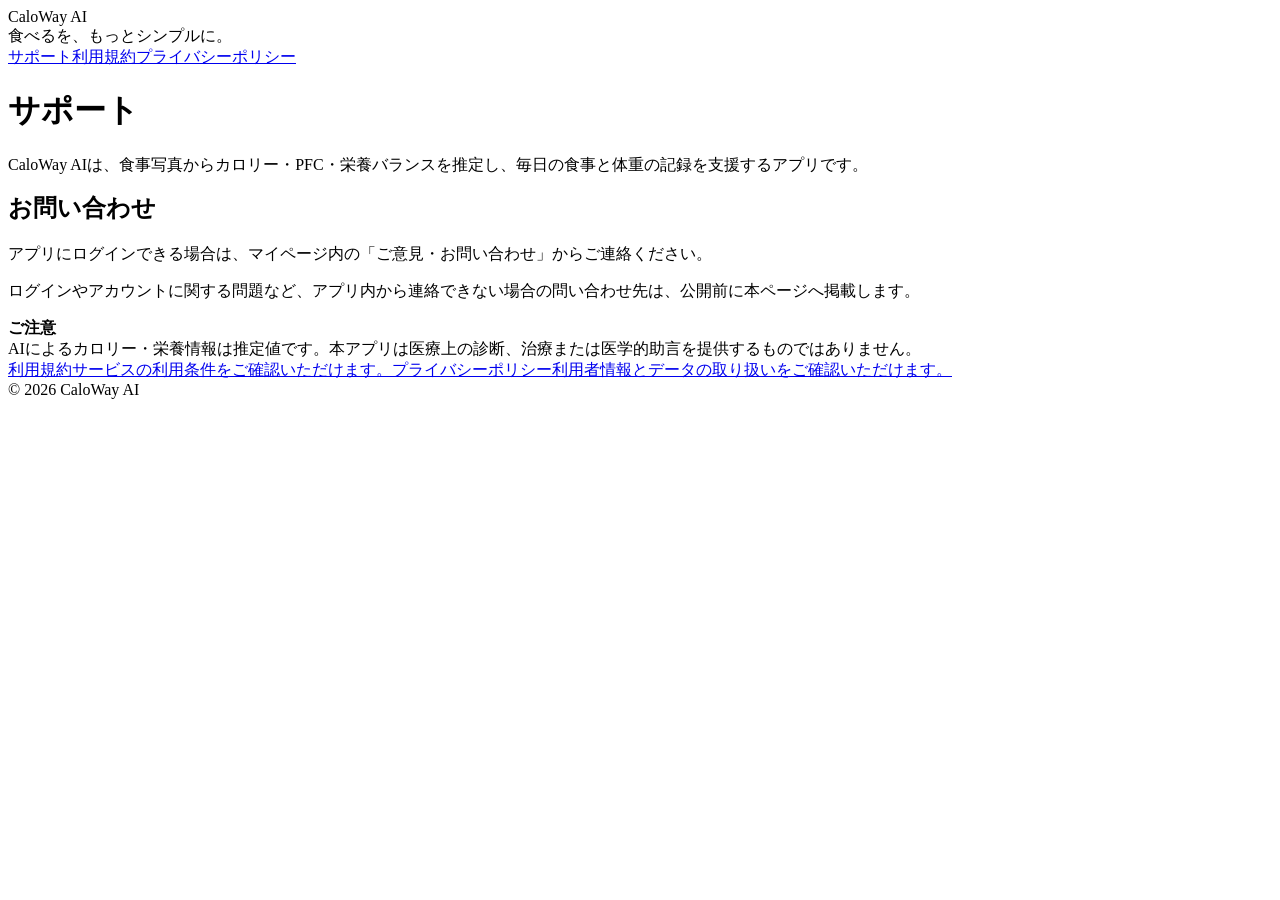
==== index.html @ 7e9e79d5 "Add index.html for CaloWay AI support site" ====
<!doctype html><html lang="ja"><head><meta charset="utf-8"><meta name="viewport" content="width=device-width,initial-scale=1"><meta name="theme-color" content="#fffdf7"><title>サポート | CaloWay AI</title><link rel="stylesheet" href="./styles.css"></head><body><main class="wrap"><header><div class="brand">CaloWay AI</div><div class="tagline">食べるを、もっとシンプルに。</div><nav class="nav"><a href="./index.html">サポート</a><a href="./terms.html">利用規約</a><a href="./privacy.html">プライバシーポリシー</a></nav></header><h1>サポート</h1><p>CaloWay AIは、食事写真からカロリー・PFC・栄養バランスを推定し、毎日の食事と体重の記録を支援するアプリです。</p><div class="card"><h2 style="margin-top:0">お問い合わせ</h2><p>アプリにログインできる場合は、マイページ内の「ご意見・お問い合わせ」からご連絡ください。</p><p>ログインやアカウントに関する問題など、アプリ内から連絡できない場合の問い合わせ先は、公開前に本ページへ掲載します。</p></div><div class="notice"><strong>ご注意</strong><br>AIによるカロリー・栄養情報は推定値です。本アプリは医療上の診断、治療または医学的助言を提供するものではありません。</div><div class="links"><a href="./terms.html">利用規約<span>サービスの利用条件をご確認いただけます。</span></a><a href="./privacy.html">プライバシーポリシー<span>利用者情報とデータの取り扱いをご確認いただけます。</span></a></div><footer>© 2026 CaloWay AI</footer></main></body></html>
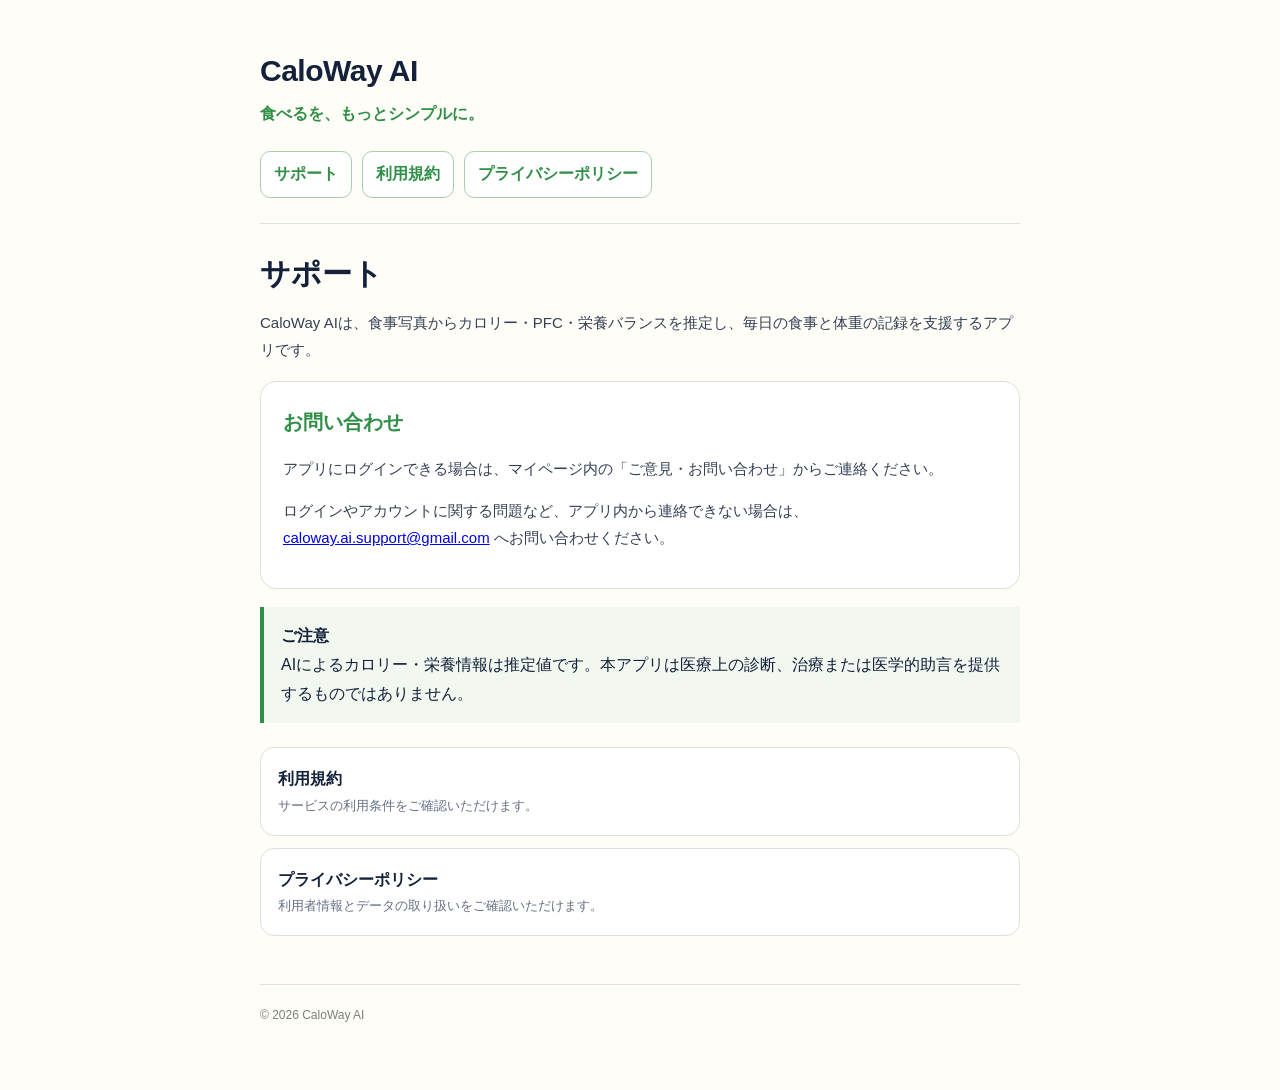
==== commit 4d63d781: "Add CaloWay AI support email" ====
--- a/index.html
+++ b/index.html
@@ -1 +1 @@
-<!doctype html><html lang="ja"><head><meta charset="utf-8"><meta name="viewport" content="width=device-width,initial-scale=1"><meta name="theme-color" content="#fffdf7"><title>サポート | CaloWay AI</title><link rel="stylesheet" href="./styles.css"></head><body><main class="wrap"><header><div class="brand">CaloWay AI</div><div class="tagline">食べるを、もっとシンプルに。</div><nav class="nav"><a href="./index.html">サポート</a><a href="./terms.html">利用規約</a><a href="./privacy.html">プライバシーポリシー</a></nav></header><h1>サポート</h1><p>CaloWay AIは、食事写真からカロリー・PFC・栄養バランスを推定し、毎日の食事と体重の記録を支援するアプリです。</p><div class="card"><h2 style="margin-top:0">お問い合わせ</h2><p>アプリにログインできる場合は、マイページ内の「ご意見・お問い合わせ」からご連絡ください。</p><p>ログインやアカウントに関する問題など、アプリ内から連絡できない場合の問い合わせ先は、公開前に本ページへ掲載します。</p></div><div class="notice"><strong>ご注意</strong><br>AIによるカロリー・栄養情報は推定値です。本アプリは医療上の診断、治療または医学的助言を提供するものではありません。</div><div class="links"><a href="./terms.html">利用規約<span>サービスの利用条件をご確認いただけます。</span></a><a href="./privacy.html">プライバシーポリシー<span>利用者情報とデータの取り扱いをご確認いただけます。</span></a></div><footer>© 2026 CaloWay AI</footer></main></body></html>+<!doctype html><html lang="ja"><head><meta charset="utf-8"><meta name="viewport" content="width=device-width,initial-scale=1"><meta name="theme-color" content="#fffdf7"><title>サポート | CaloWay AI</title><link rel="stylesheet" href="./styles.css"></head><body><main class="wrap"><header><div class="brand">CaloWay AI</div><div class="tagline">食べるを、もっとシンプルに。</div><nav class="nav"><a href="./index.html">サポート</a><a href="./terms.html">利用規約</a><a href="./privacy.html">プライバシーポリシー</a></nav></header><h1>サポート</h1><p>CaloWay AIは、食事写真からカロリー・PFC・栄養バランスを推定し、毎日の食事と体重の記録を支援するアプリです。</p><div class="card"><h2 style="margin-top:0">お問い合わせ</h2><p>アプリにログインできる場合は、マイページ内の「ご意見・お問い合わせ」からご連絡ください。</p><p>ログインやアカウントに関する問題など、アプリ内から連絡できない場合は、<a href="mailto:caloway.ai.support@gmail.com">caloway.ai.support@gmail.com</a> へお問い合わせください。</p></div><div class="notice"><strong>ご注意</strong><br>AIによるカロリー・栄養情報は推定値です。本アプリは医療上の診断、治療または医学的助言を提供するものではありません。</div><div class="links"><a href="./terms.html">利用規約<span>サービスの利用条件をご確認いただけます。</span></a><a href="./privacy.html">プライバシーポリシー<span>利用者情報とデータの取り扱いをご確認いただけます。</span></a></div><footer>© 2026 CaloWay AI</footer></main></body></html>
--- a/styles.css
+++ b/styles.css
@@ -0,0 +1 @@
+:root{--ink:#13213a;--green:#2f8f46;--cream:#fffdf7;--muted:#667085;--line:#dde2d8}*{box-sizing:border-box}body{margin:0;background:var(--cream);color:var(--ink);font-family:-apple-system,BlinkMacSystemFont,"Segoe UI","Hiragino Sans","Yu Gothic",Meiryo,sans-serif;line-height:1.8}.wrap{width:min(760px,calc(100% - 36px));margin:auto;padding:44px 0 64px}header{padding-bottom:25px;border-bottom:1px solid var(--line);margin-bottom:30px}.brand{font-size:30px;font-weight:800;letter-spacing:-.5px}.tagline{color:var(--green);font-weight:700;margin-top:2px}.nav{display:flex;flex-wrap:wrap;gap:10px;margin-top:22px}.nav a,.button{display:inline-block;color:var(--green);text-decoration:none;border:1px solid #a9cfb1;border-radius:10px;padding:8px 13px;font-weight:700;background:#fff}h1{font-size:30px;line-height:1.35;margin:0 0 8px}h2{font-size:20px;color:var(--green);margin:32px 0 8px}p,li{font-size:15px;color:#344054}.date{font-size:13px;color:#7b8178}.card{background:#fff;border:1px solid var(--line);border-radius:16px;padding:22px;margin:18px 0}.notice{background:#f2f7ef;border-left:4px solid var(--green);padding:15px 17px}.links{display:grid;gap:12px;margin-top:24px}.links a{background:#fff;border:1px solid var(--line);border-radius:14px;padding:17px;text-decoration:none;color:var(--ink);font-weight:700}.links a span{display:block;color:var(--muted);font-size:13px;font-weight:400}footer{margin-top:48px;padding-top:20px;border-top:1px solid var(--line);font-size:12px;color:#7b8178}@media(max-width:520px){.wrap{padding-top:28px}h1{font-size:25px}.brand{font-size:26px}}
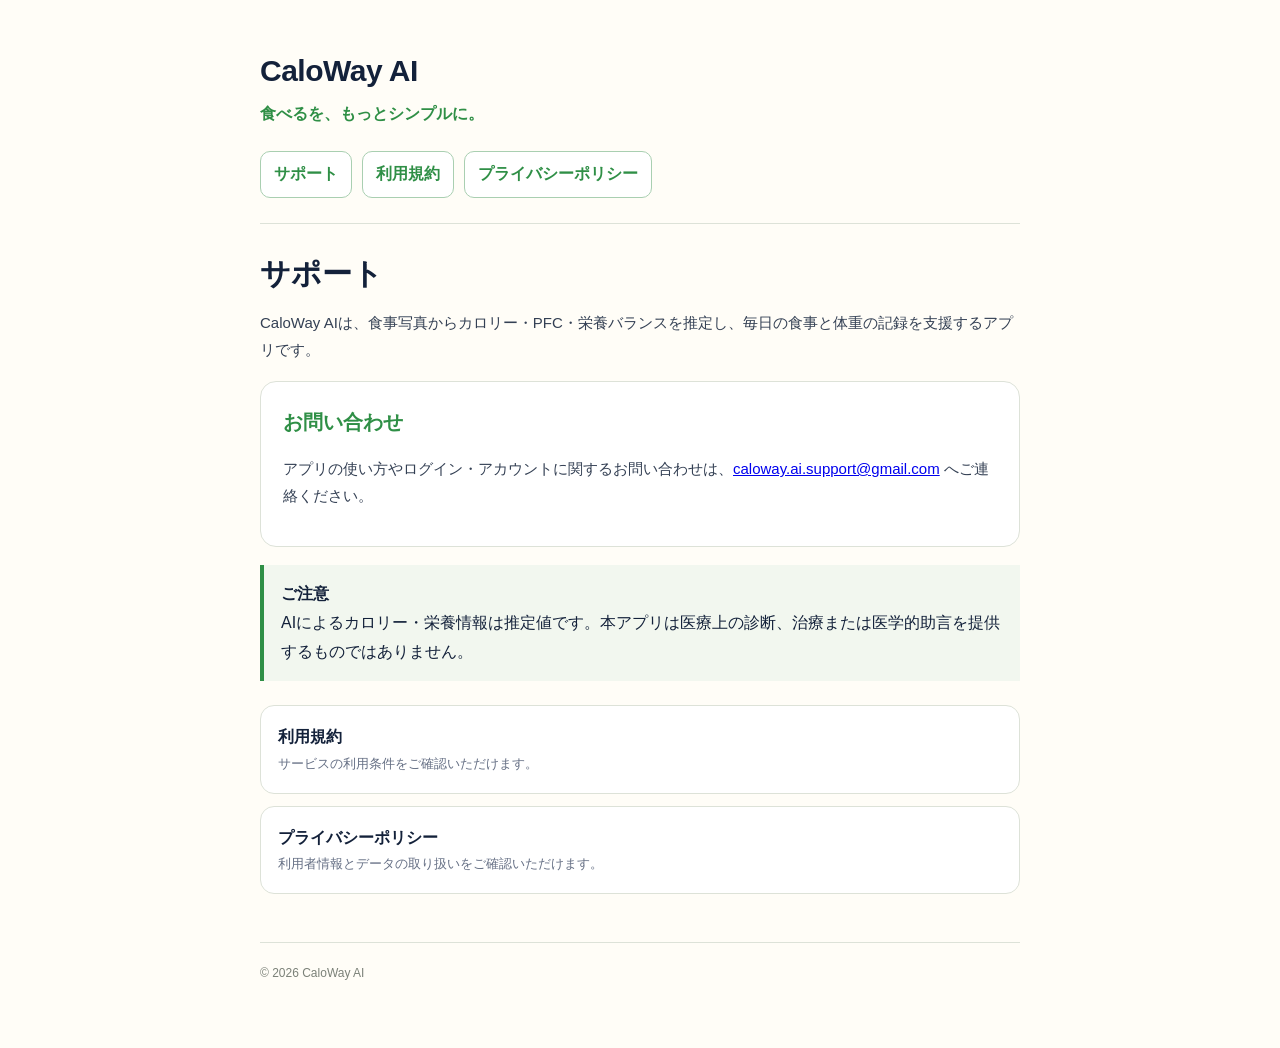
==== commit 1532b8c8: "Fix support contact instructions to use published email" ====
--- a/index.html
+++ b/index.html
@@ -1 +1 @@
-<!doctype html><html lang="ja"><head><meta charset="utf-8"><meta name="viewport" content="width=device-width,initial-scale=1"><meta name="theme-color" content="#fffdf7"><title>サポート | CaloWay AI</title><link rel="stylesheet" href="./styles.css"></head><body><main class="wrap"><header><div class="brand">CaloWay AI</div><div class="tagline">食べるを、もっとシンプルに。</div><nav class="nav"><a href="./index.html">サポート</a><a href="./terms.html">利用規約</a><a href="./privacy.html">プライバシーポリシー</a></nav></header><h1>サポート</h1><p>CaloWay AIは、食事写真からカロリー・PFC・栄養バランスを推定し、毎日の食事と体重の記録を支援するアプリです。</p><div class="card"><h2 style="margin-top:0">お問い合わせ</h2><p>アプリにログインできる場合は、マイページ内の「ご意見・お問い合わせ」からご連絡ください。</p><p>ログインやアカウントに関する問題など、アプリ内から連絡できない場合は、<a href="mailto:caloway.ai.support@gmail.com">caloway.ai.support@gmail.com</a> へお問い合わせください。</p></div><div class="notice"><strong>ご注意</strong><br>AIによるカロリー・栄養情報は推定値です。本アプリは医療上の診断、治療または医学的助言を提供するものではありません。</div><div class="links"><a href="./terms.html">利用規約<span>サービスの利用条件をご確認いただけます。</span></a><a href="./privacy.html">プライバシーポリシー<span>利用者情報とデータの取り扱いをご確認いただけます。</span></a></div><footer>© 2026 CaloWay AI</footer></main></body></html>+<!doctype html><html lang="ja"><head><meta charset="utf-8"><meta name="viewport" content="width=device-width,initial-scale=1"><meta name="theme-color" content="#fffdf7"><title>サポート | CaloWay AI</title><link rel="stylesheet" href="./styles.css"></head><body><main class="wrap"><header><div class="brand">CaloWay AI</div><div class="tagline">食べるを、もっとシンプルに。</div><nav class="nav"><a href="./index.html">サポート</a><a href="./terms.html">利用規約</a><a href="./privacy.html">プライバシーポリシー</a></nav></header><h1>サポート</h1><p>CaloWay AIは、食事写真からカロリー・PFC・栄養バランスを推定し、毎日の食事と体重の記録を支援するアプリです。</p><div class="card"><h2 style="margin-top:0">お問い合わせ</h2><p>アプリの使い方やログイン・アカウントに関するお問い合わせは、<a href="mailto:caloway.ai.support@gmail.com">caloway.ai.support@gmail.com</a> へご連絡ください。</p></div><div class="notice"><strong>ご注意</strong><br>AIによるカロリー・栄養情報は推定値です。本アプリは医療上の診断、治療または医学的助言を提供するものではありません。</div><div class="links"><a href="./terms.html">利用規約<span>サービスの利用条件をご確認いただけます。</span></a><a href="./privacy.html">プライバシーポリシー<span>利用者情報とデータの取り扱いをご確認いただけます。</span></a></div><footer>© 2026 CaloWay AI</footer></main></body></html>
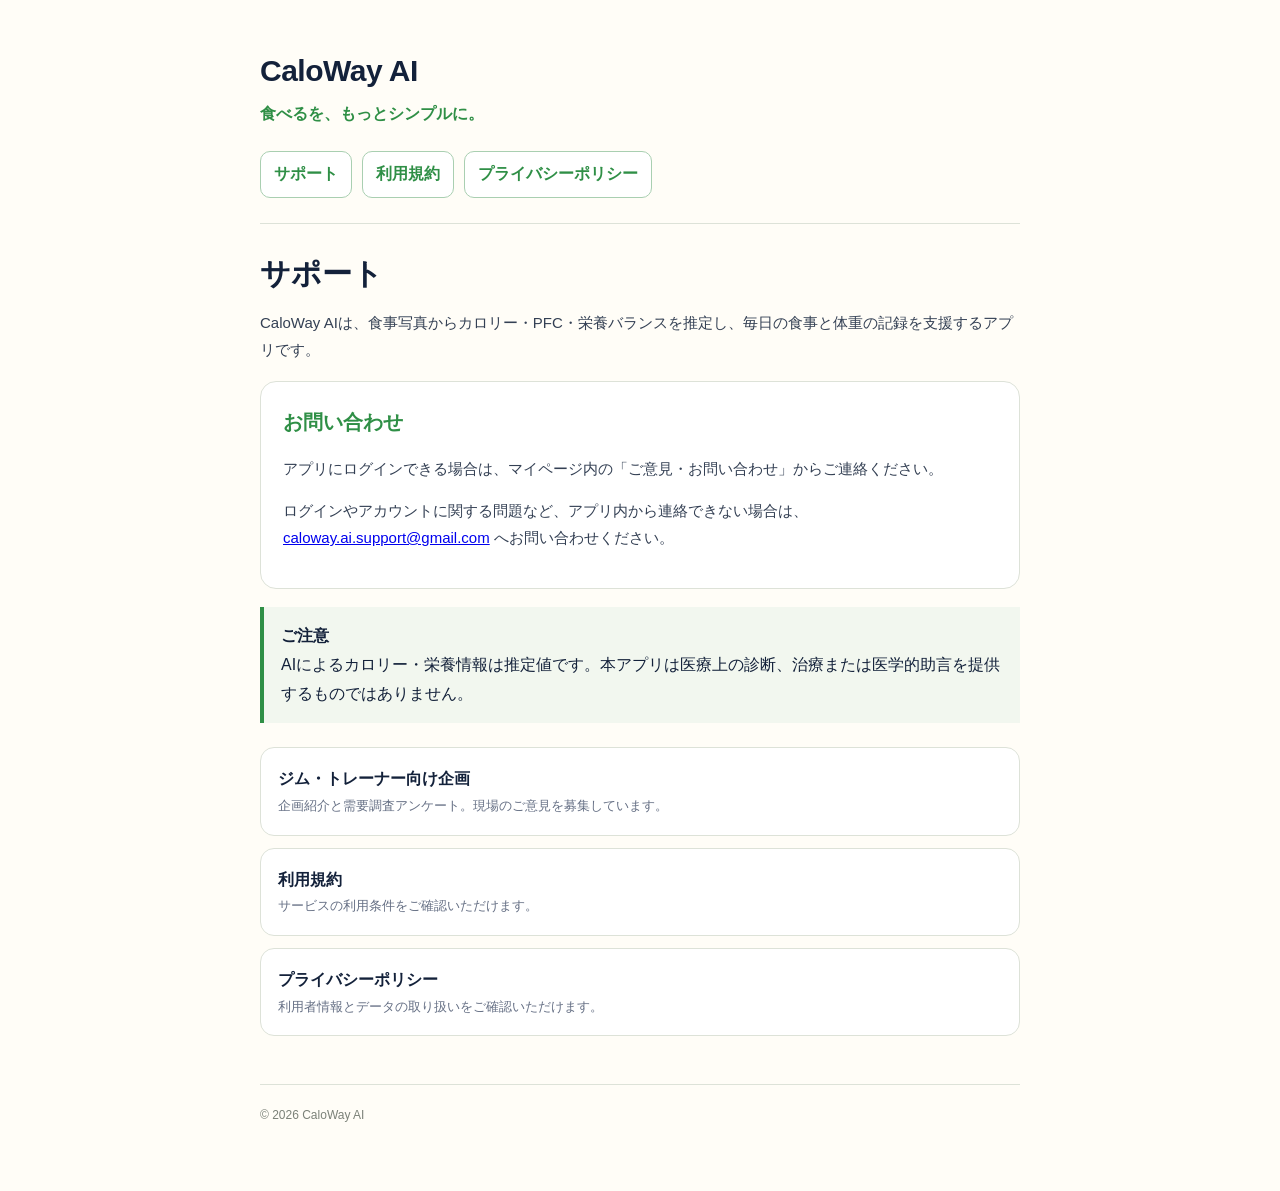
==== commit 80f0d8cb: "Add planned CaloWay Coach page and gym demand survey" ====
--- a/index.html
+++ b/index.html
@@ -1 +1 @@
-<!doctype html><html lang="ja"><head><meta charset="utf-8"><meta name="viewport" content="width=device-width,initial-scale=1"><meta name="theme-color" content="#fffdf7"><title>サポート | CaloWay AI</title><link rel="stylesheet" href="./styles.css"></head><body><main class="wrap"><header><div class="brand">CaloWay AI</div><div class="tagline">食べるを、もっとシンプルに。</div><nav class="nav"><a href="./index.html">サポート</a><a href="./terms.html">利用規約</a><a href="./privacy.html">プライバシーポリシー</a></nav></header><h1>サポート</h1><p>CaloWay AIは、食事写真からカロリー・PFC・栄養バランスを推定し、毎日の食事と体重の記録を支援するアプリです。</p><div class="card"><h2 style="margin-top:0">お問い合わせ</h2><p>アプリの使い方やログイン・アカウントに関するお問い合わせは、<a href="mailto:caloway.ai.support@gmail.com">caloway.ai.support@gmail.com</a> へご連絡ください。</p></div><div class="notice"><strong>ご注意</strong><br>AIによるカロリー・栄養情報は推定値です。本アプリは医療上の診断、治療または医学的助言を提供するものではありません。</div><div class="links"><a href="./terms.html">利用規約<span>サービスの利用条件をご確認いただけます。</span></a><a href="./privacy.html">プライバシーポリシー<span>利用者情報とデータの取り扱いをご確認いただけます。</span></a></div><footer>© 2026 CaloWay AI</footer></main></body></html>+<!doctype html><html lang="ja"><head><meta charset="utf-8"><meta name="viewport" content="width=device-width,initial-scale=1"><meta name="theme-color" content="#fffdf7"><title>サポート | CaloWay AI</title><link rel="stylesheet" href="./styles.css"></head><body><main class="wrap"><header><div class="brand">CaloWay AI</div><div class="tagline">食べるを、もっとシンプルに。</div><nav class="nav"><a href="./index.html">サポート</a><a href="./terms.html">利用規約</a><a href="./privacy.html">プライバシーポリシー</a></nav></header><h1>サポート</h1><p>CaloWay AIは、食事写真からカロリー・PFC・栄養バランスを推定し、毎日の食事と体重の記録を支援するアプリです。</p><div class="card"><h2 style="margin-top:0">お問い合わせ</h2><p>アプリにログインできる場合は、マイページ内の「ご意見・お問い合わせ」からご連絡ください。</p><p>ログインやアカウントに関する問題など、アプリ内から連絡できない場合は、<a href="mailto:caloway.ai.support@gmail.com">caloway.ai.support@gmail.com</a> へお問い合わせください。</p></div><div class="notice"><strong>ご注意</strong><br>AIによるカロリー・栄養情報は推定値です。本アプリは医療上の診断、治療または医学的助言を提供するものではありません。</div><div class="links"><a href="./gym.html">ジム・トレーナー向け企画<span>企画紹介と需要調査アンケート。現場のご意見を募集しています。</span></a><a href="./terms.html">利用規約<span>サービスの利用条件をご確認いただけます。</span></a><a href="./privacy.html">プライバシーポリシー<span>利用者情報とデータの取り扱いをご確認いただけます。</span></a></div><footer>© 2026 CaloWay AI</footer></main></body></html>
